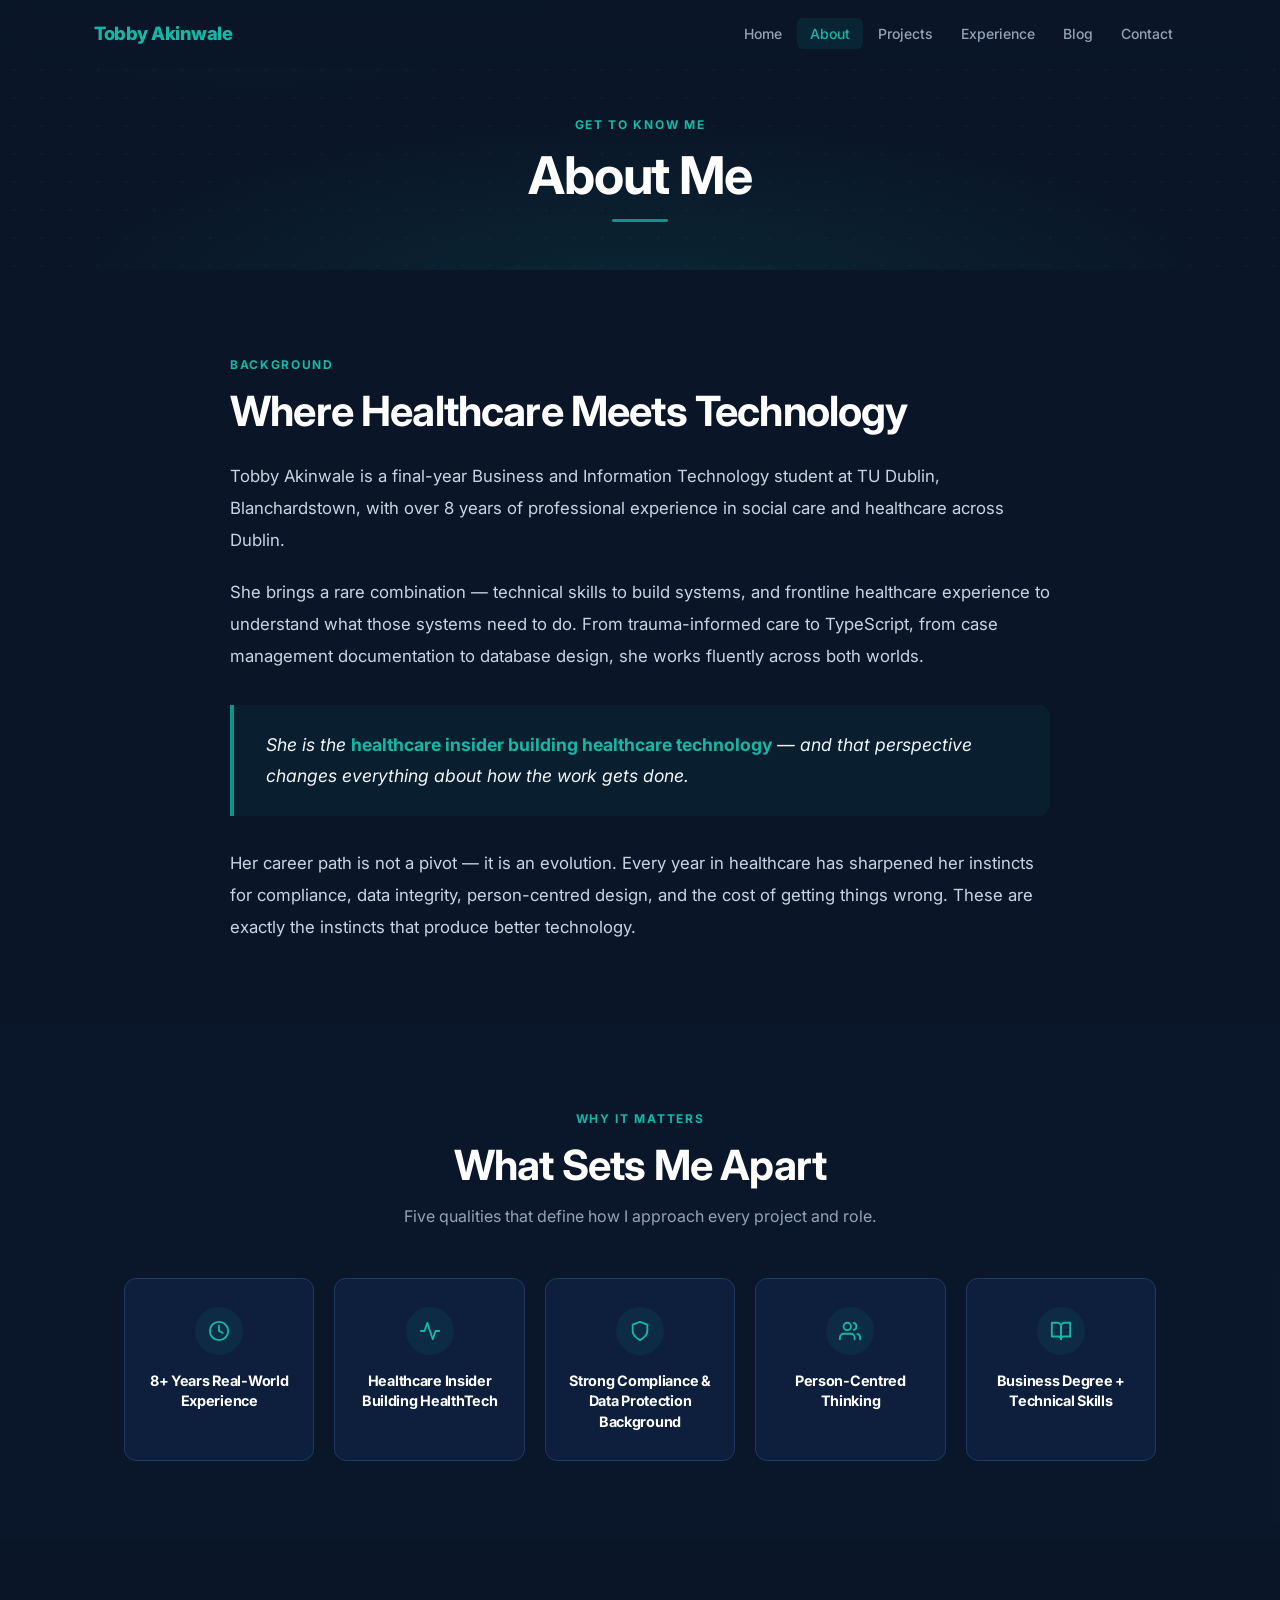
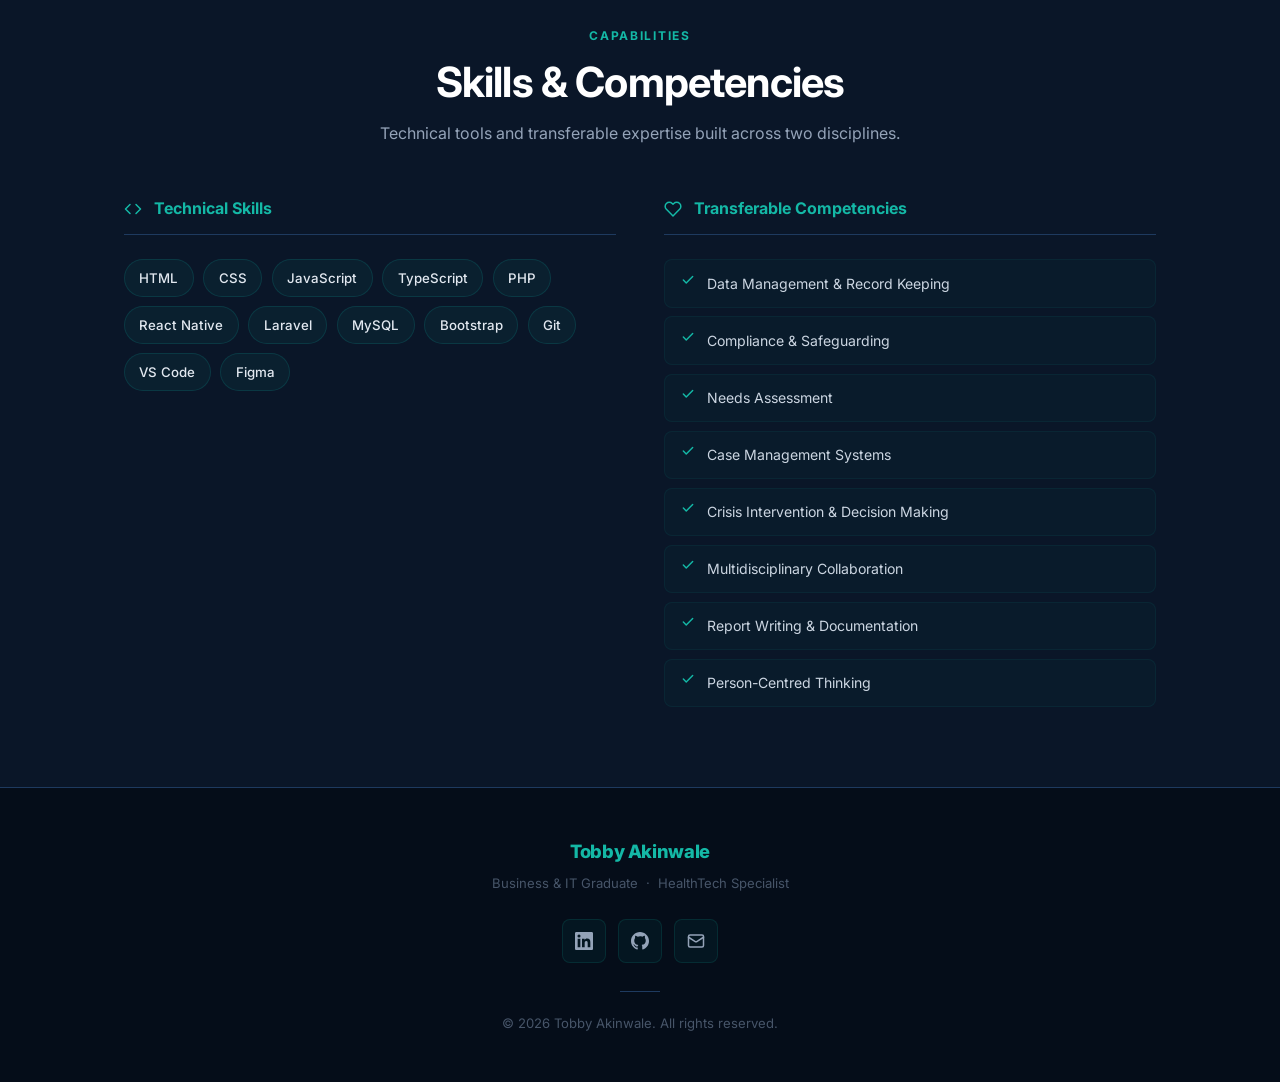
==== about.html @ 684528e3 "Initial commit — full portfolio site build" ====
<!DOCTYPE html>
<html lang="en">
<head>
  <meta charset="UTF-8" />
  <meta name="viewport" content="width=device-width, initial-scale=1.0" />
  <meta name="description" content="About Tobby Akinwale — 8 years of healthcare experience meets Business and Information Technology." />
  <title>About — Tobby Akinwale</title>
  <link rel="preconnect" href="https://fonts.googleapis.com" />
  <link rel="preconnect" href="https://fonts.gstatic.com" crossorigin />
  <link href="https://fonts.googleapis.com/css2?family=Inter:ital,wght@0,300;0,400;0,500;0,600;0,700;0,800;1,400&display=swap" rel="stylesheet" />
  <link rel="stylesheet" href="css/style.css" />
</head>
<body>

  <!-- ─── Navbar ─── -->
  <nav class="navbar" role="navigation" aria-label="Main navigation">
    <div class="nav-container">
      <a href="index.html" class="nav-logo">Tobby Akinwale</a>
      <ul class="nav-links" role="list">
        <li><a href="index.html">Home</a></li>
        <li><a href="about.html">About</a></li>
        <li><a href="projects.html">Projects</a></li>
        <li><a href="experience.html">Experience</a></li>
        <li><a href="blog.html">Blog</a></li>
        <li><a href="contact.html">Contact</a></li>
      </ul>
      <button class="hamburger" aria-label="Toggle navigation" aria-expanded="false">
        <span></span><span></span><span></span>
      </button>
    </div>
  </nav>
  <div class="nav-mobile" role="navigation" aria-label="Mobile navigation">
    <a href="index.html">Home</a>
    <a href="about.html">About</a>
    <a href="projects.html">Projects</a>
    <a href="experience.html">Experience</a>
    <a href="blog.html">Blog</a>
    <a href="contact.html">Contact</a>
  </div>

  <main>

    <!-- ─── Page Hero ─── -->
    <section class="page-hero" aria-label="Page title">
      <div class="page-hero-content">
        <span class="eyebrow">Get to know me</span>
        <h1>About Me</h1>
        <span class="page-divider" aria-hidden="true"></span>
      </div>
    </section>

    <!-- ─── Bio ─── -->
    <section class="bio-section section" aria-label="Biography">
      <div class="container">
        <div class="bio-inner fade-up">
          <span class="section-eyebrow">Background</span>
          <h2>Where Healthcare Meets Technology</h2>
          <p>
            Tobby Akinwale is a final-year Business and Information Technology student at TU Dublin, Blanchardstown,
            with over 8 years of professional experience in social care and healthcare across Dublin.
          </p>
          <p>
            She brings a rare combination — technical skills to build systems, and frontline healthcare experience
            to understand what those systems need to do. From trauma-informed care to TypeScript, from case management
            documentation to database design, she works fluently across both worlds.
          </p>
          <blockquote class="bio-pullquote">
            She is the <strong>healthcare insider building healthcare technology</strong> — and that perspective
            changes everything about how the work gets done.
          </blockquote>
          <p>
            Her career path is not a pivot — it is an evolution. Every year in healthcare has sharpened her instincts
            for compliance, data integrity, person-centred design, and the cost of getting things wrong. These are
            exactly the instincts that produce better technology.
          </p>
        </div>
      </div>
    </section>

    <!-- ─── Key Differentiators ─── -->
    <section class="diff-section" aria-label="Key differentiators">
      <div class="container">
        <div class="section-header fade-up">
          <span class="section-eyebrow">Why it matters</span>
          <h2>What Sets Me Apart</h2>
          <p>Five qualities that define how I approach every project and role.</p>
        </div>
        <div class="diff-grid">

          <div class="diff-card fade-up fade-up-delay-1">
            <div class="diff-icon" aria-hidden="true">
              <svg width="22" height="22" viewBox="0 0 24 24" fill="none" stroke="currentColor" stroke-width="2" stroke-linecap="round" stroke-linejoin="round"><circle cx="12" cy="12" r="10"/><polyline points="12 6 12 12 16 14"/></svg>
            </div>
            <h3>8+ Years Real-World Experience</h3>
          </div>

          <div class="diff-card fade-up fade-up-delay-2">
            <div class="diff-icon" aria-hidden="true">
              <svg width="22" height="22" viewBox="0 0 24 24" fill="none" stroke="currentColor" stroke-width="2" stroke-linecap="round" stroke-linejoin="round"><path d="M22 12h-4l-3 9L9 3l-3 9H2"/></svg>
            </div>
            <h3>Healthcare Insider Building HealthTech</h3>
          </div>

          <div class="diff-card fade-up fade-up-delay-3">
            <div class="diff-icon" aria-hidden="true">
              <svg width="22" height="22" viewBox="0 0 24 24" fill="none" stroke="currentColor" stroke-width="2" stroke-linecap="round" stroke-linejoin="round"><path d="M12 22s8-4 8-10V5l-8-3-8 3v7c0 6 8 10 8 10z"/></svg>
            </div>
            <h3>Strong Compliance &amp; Data Protection Background</h3>
          </div>

          <div class="diff-card fade-up fade-up-delay-4">
            <div class="diff-icon" aria-hidden="true">
              <svg width="22" height="22" viewBox="0 0 24 24" fill="none" stroke="currentColor" stroke-width="2" stroke-linecap="round" stroke-linejoin="round"><path d="M17 21v-2a4 4 0 0 0-4-4H5a4 4 0 0 0-4 4v2"/><circle cx="9" cy="7" r="4"/><path d="M23 21v-2a4 4 0 0 0-3-3.87"/><path d="M16 3.13a4 4 0 0 1 0 7.75"/></svg>
            </div>
            <h3>Person-Centred Thinking</h3>
          </div>

          <div class="diff-card fade-up fade-up-delay-5">
            <div class="diff-icon" aria-hidden="true">
              <svg width="22" height="22" viewBox="0 0 24 24" fill="none" stroke="currentColor" stroke-width="2" stroke-linecap="round" stroke-linejoin="round"><path d="M2 3h6a4 4 0 0 1 4 4v14a3 3 0 0 0-3-3H2z"/><path d="M22 3h-6a4 4 0 0 0-4 4v14a3 3 0 0 1 3-3h7z"/></svg>
            </div>
            <h3>Business Degree + Technical Skills</h3>
          </div>

        </div>
      </div>
    </section>

    <!-- ─── Skills ─── -->
    <section class="skills-section section" aria-label="Skills">
      <div class="container">
        <div class="section-header fade-up">
          <span class="section-eyebrow">Capabilities</span>
          <h2>Skills &amp; Competencies</h2>
          <p>Technical tools and transferable expertise built across two disciplines.</p>
        </div>
        <div class="skills-grid">

          <!-- Technical Skills -->
          <div class="fade-up fade-up-delay-1">
            <div class="skills-col-title">
              <svg width="18" height="18" viewBox="0 0 24 24" fill="none" stroke="currentColor" stroke-width="2" stroke-linecap="round" stroke-linejoin="round" aria-hidden="true"><polyline points="16 18 22 12 16 6"/><polyline points="8 6 2 12 8 18"/></svg>
              Technical Skills
            </div>
            <div class="skill-tags" role="list">
              <span class="skill-tag" role="listitem">HTML</span>
              <span class="skill-tag" role="listitem">CSS</span>
              <span class="skill-tag" role="listitem">JavaScript</span>
              <span class="skill-tag" role="listitem">TypeScript</span>
              <span class="skill-tag" role="listitem">PHP</span>
              <span class="skill-tag" role="listitem">React Native</span>
              <span class="skill-tag" role="listitem">Laravel</span>
              <span class="skill-tag" role="listitem">MySQL</span>
              <span class="skill-tag" role="listitem">Bootstrap</span>
              <span class="skill-tag" role="listitem">Git</span>
              <span class="skill-tag" role="listitem">VS Code</span>
              <span class="skill-tag" role="listitem">Figma</span>
            </div>
          </div>

          <!-- Transferable Competencies -->
          <div class="fade-up fade-up-delay-2">
            <div class="skills-col-title">
              <svg width="18" height="18" viewBox="0 0 24 24" fill="none" stroke="currentColor" stroke-width="2" stroke-linecap="round" stroke-linejoin="round" aria-hidden="true"><path d="M20.84 4.61a5.5 5.5 0 0 0-7.78 0L12 5.67l-1.06-1.06a5.5 5.5 0 0 0-7.78 7.78l1.06 1.06L12 21.23l7.78-7.78 1.06-1.06a5.5 5.5 0 0 0 0-7.78z"/></svg>
              Transferable Competencies
            </div>
            <div class="competency-list" role="list">
              <div class="competency-item" role="listitem">
                <svg width="14" height="14" viewBox="0 0 24 24" fill="none" stroke="currentColor" stroke-width="2.5" stroke-linecap="round" stroke-linejoin="round" aria-hidden="true"><polyline points="20 6 9 17 4 12"/></svg>
                Data Management &amp; Record Keeping
              </div>
              <div class="competency-item" role="listitem">
                <svg width="14" height="14" viewBox="0 0 24 24" fill="none" stroke="currentColor" stroke-width="2.5" stroke-linecap="round" stroke-linejoin="round" aria-hidden="true"><polyline points="20 6 9 17 4 12"/></svg>
                Compliance &amp; Safeguarding
              </div>
              <div class="competency-item" role="listitem">
                <svg width="14" height="14" viewBox="0 0 24 24" fill="none" stroke="currentColor" stroke-width="2.5" stroke-linecap="round" stroke-linejoin="round" aria-hidden="true"><polyline points="20 6 9 17 4 12"/></svg>
                Needs Assessment
              </div>
              <div class="competency-item" role="listitem">
                <svg width="14" height="14" viewBox="0 0 24 24" fill="none" stroke="currentColor" stroke-width="2.5" stroke-linecap="round" stroke-linejoin="round" aria-hidden="true"><polyline points="20 6 9 17 4 12"/></svg>
                Case Management Systems
              </div>
              <div class="competency-item" role="listitem">
                <svg width="14" height="14" viewBox="0 0 24 24" fill="none" stroke="currentColor" stroke-width="2.5" stroke-linecap="round" stroke-linejoin="round" aria-hidden="true"><polyline points="20 6 9 17 4 12"/></svg>
                Crisis Intervention &amp; Decision Making
              </div>
              <div class="competency-item" role="listitem">
                <svg width="14" height="14" viewBox="0 0 24 24" fill="none" stroke="currentColor" stroke-width="2.5" stroke-linecap="round" stroke-linejoin="round" aria-hidden="true"><polyline points="20 6 9 17 4 12"/></svg>
                Multidisciplinary Collaboration
              </div>
              <div class="competency-item" role="listitem">
                <svg width="14" height="14" viewBox="0 0 24 24" fill="none" stroke="currentColor" stroke-width="2.5" stroke-linecap="round" stroke-linejoin="round" aria-hidden="true"><polyline points="20 6 9 17 4 12"/></svg>
                Report Writing &amp; Documentation
              </div>
              <div class="competency-item" role="listitem">
                <svg width="14" height="14" viewBox="0 0 24 24" fill="none" stroke="currentColor" stroke-width="2.5" stroke-linecap="round" stroke-linejoin="round" aria-hidden="true"><polyline points="20 6 9 17 4 12"/></svg>
                Person-Centred Thinking
              </div>
            </div>
          </div>

        </div>
      </div>
    </section>

  </main>

  <!-- ─── Footer ─── -->
  <footer class="footer" role="contentinfo">
    <div class="footer-inner">
      <p class="footer-logo">Tobby Akinwale</p>
      <p class="footer-tagline">Business &amp; IT Graduate &nbsp;·&nbsp; HealthTech Specialist</p>
      <div class="footer-social">
        <a href="#" aria-label="LinkedIn" target="_blank" rel="noopener noreferrer">
          <svg width="18" height="18" viewBox="0 0 24 24" fill="currentColor" aria-hidden="true"><path d="M20.447 20.452h-3.554v-5.569c0-1.328-.027-3.037-1.852-3.037-1.853 0-2.136 1.445-2.136 2.939v5.667H9.351V9h3.414v1.561h.046c.477-.9 1.637-1.85 3.37-1.85 3.601 0 4.267 2.37 4.267 5.455v6.286zM5.337 7.433a2.062 2.062 0 0 1-2.063-2.065 2.064 2.064 0 1 1 2.063 2.065zm1.782 13.019H3.555V9h3.564v11.452zM22.225 0H1.771C.792 0 0 .774 0 1.729v20.542C0 23.227.792 24 1.771 24h20.451C23.2 24 24 23.227 24 22.271V1.729C24 .774 23.2 0 22.222 0h.003z"/></svg>
        </a>
        <a href="https://github.com/T0bbyy" aria-label="GitHub" target="_blank" rel="noopener noreferrer">
          <svg width="18" height="18" viewBox="0 0 24 24" fill="currentColor" aria-hidden="true"><path d="M12 0C5.374 0 0 5.373 0 12c0 5.302 3.438 9.8 8.207 11.387.599.111.793-.261.793-.577v-2.234c-3.338.726-4.033-1.416-4.033-1.416-.546-1.387-1.333-1.756-1.333-1.756-1.089-.745.083-.729.083-.729 1.205.084 1.839 1.237 1.839 1.237 1.07 1.834 2.807 1.304 3.492.997.107-.775.418-1.305.762-1.604-2.665-.305-5.467-1.334-5.467-5.931 0-1.311.469-2.381 1.236-3.221-.124-.303-.535-1.524.117-3.176 0 0 1.008-.322 3.301 1.23A11.509 11.509 0 0 1 12 5.803c1.02.005 2.047.138 3.006.404 2.291-1.552 3.297-1.23 3.297-1.23.653 1.653.242 2.874.118 3.176.77.84 1.235 1.911 1.235 3.221 0 4.609-2.807 5.624-5.479 5.921.43.372.823 1.102.823 2.222v3.293c0 .319.192.694.801.576C20.566 21.797 24 17.3 24 12c0-6.627-5.373-12-12-12z"/></svg>
        </a>
        <a href="mailto:TobbyBrown@Gmail.com" aria-label="Email">
          <svg width="18" height="18" viewBox="0 0 24 24" fill="none" stroke="currentColor" stroke-width="2" stroke-linecap="round" stroke-linejoin="round" aria-hidden="true"><rect x="2" y="4" width="20" height="16" rx="2"/><path d="m22 7-8.97 5.7a1.94 1.94 0 0 1-2.06 0L2 7"/></svg>
        </a>
      </div>
      <div class="footer-divider" aria-hidden="true"></div>
      <p class="footer-copy">&copy; 2026 Tobby Akinwale. All rights reserved.</p>
    </div>
  </footer>

  <script src="js/main.js"></script>
</body>
</html>
---- css/style.css ----
/* ============================================================
   TOBBY AKINWALE PORTFOLIO — MAIN STYLESHEET
   ============================================================ */

@import url('https://fonts.googleapis.com/css2?family=Inter:ital,wght@0,300;0,400;0,500;0,600;0,700;0,800;1,400&display=swap');

/* ─── 1. Variables & Reset ─── */
:root {
  --navy:        #0A1628;
  --navy-700:    #0D1F3C;
  --navy-600:    #0f2244;
  --navy-border: #1E3A5F;
  --teal:        #0D9488;
  --teal-400:    #14B8A6;
  --teal-600:    #0A7569;
  --white:       #FFFFFF;
  --gray-100:    #F1F5F9;
  --gray-200:    #E2E8F0;
  --gray-300:    #CBD5E1;
  --gray-400:    #94A3B8;
  --gray-500:    #64748B;
  --gray-600:    #475569;
  --indigo-300:  #a5b4fc;
  --indigo-bg:   rgba(99,102,241,0.15);
  --indigo-bdr:  rgba(99,102,241,0.3);
  --font:        'Inter', -apple-system, BlinkMacSystemFont, 'Segoe UI', sans-serif;
  --ease:        0.3s ease;
  --radius-xs:   6px;
  --radius-sm:   8px;
  --radius:      12px;
  --radius-lg:   18px;
  --shadow:      0 4px 24px rgba(0,0,0,0.35);
  --shadow-teal: 0 8px 40px rgba(13,148,136,0.2);
  --nav-h:       68px;
}

*, *::before, *::after { box-sizing: border-box; margin: 0; padding: 0; }
html { scroll-behavior: smooth; font-size: 16px; }

body {
  font-family: var(--font);
  background: var(--navy);
  color: var(--white);
  line-height: 1.7;
  overflow-x: hidden;
  -webkit-font-smoothing: antialiased;
}

a    { text-decoration: none; color: inherit; }
ul   { list-style: none; }
img  { max-width: 100%; display: block; }
button { cursor: pointer; font-family: var(--font); }

/* ─── 2. Typography ─── */
h1, h2, h3, h4 { line-height: 1.2; font-weight: 700; letter-spacing: -0.02em; }
h1 { font-size: clamp(2.4rem, 6vw, 4.5rem); }
h2 { font-size: clamp(1.75rem, 4vw, 2.6rem); }
h3 { font-size: clamp(1.1rem, 2.5vw, 1.4rem); }
h4 { font-size: 1rem; font-weight: 600; }
p  { color: var(--gray-300); }

/* ─── 3. Layout Utilities ─── */
.container {
  max-width: 1080px;
  margin: 0 auto;
  padding: 0 1.5rem;
}

.section { padding: 5rem 0; }

.section-eyebrow {
  display: inline-block;
  color: var(--teal-400);
  font-size: 0.75rem;
  font-weight: 700;
  letter-spacing: 0.14em;
  text-transform: uppercase;
  margin-bottom: 0.75rem;
}

.section-header {
  text-align: center;
  margin-bottom: 3rem;
}

.section-header h2 { margin-bottom: 0.75rem; }

.section-header p {
  max-width: 560px;
  margin: 0 auto;
  color: var(--gray-400);
  font-size: 1rem;
}

.teal { color: var(--teal-400); }

/* Divider bar */
.divider {
  display: block;
  width: 56px;
  height: 3px;
  background: var(--teal);
  border-radius: 2px;
  margin: 1rem auto 0;
}

/* ─── 4. Buttons ─── */
.btn {
  display: inline-flex;
  align-items: center;
  justify-content: center;
  gap: 0.5rem;
  padding: 0.75rem 1.75rem;
  border-radius: var(--radius-sm);
  font-size: 0.92rem;
  font-weight: 600;
  transition: all var(--ease);
  border: 2px solid transparent;
  white-space: nowrap;
}

.btn-primary {
  background: var(--teal);
  color: var(--white);
  border-color: var(--teal);
}
.btn-primary:hover {
  background: var(--teal-400);
  border-color: var(--teal-400);
  transform: translateY(-2px);
  box-shadow: var(--shadow-teal);
}

.btn-outline {
  background: transparent;
  color: var(--white);
  border-color: rgba(255,255,255,0.4);
}
.btn-outline:hover {
  background: rgba(255,255,255,0.08);
  border-color: var(--white);
  transform: translateY(-2px);
}

.btn-teal-outline {
  background: transparent;
  color: var(--teal-400);
  border-color: rgba(13,148,136,0.5);
  font-size: 0.85rem;
  padding: 0.55rem 1.25rem;
}
.btn-teal-outline:hover {
  background: var(--teal);
  color: var(--white);
  border-color: var(--teal);
  transform: translateY(-2px);
}

/* ─── 5. Navbar ─── */
.navbar {
  position: fixed;
  top: 0; left: 0; right: 0;
  z-index: 1000;
  height: var(--nav-h);
  display: flex;
  align-items: center;
  background: rgba(10,22,40,0.8);
  backdrop-filter: blur(14px);
  -webkit-backdrop-filter: blur(14px);
  border-bottom: 1px solid transparent;
  transition: background var(--ease), border-color var(--ease);
}

.navbar.scrolled {
  background: rgba(10,22,40,0.97);
  border-bottom-color: var(--navy-border);
}

.nav-container {
  max-width: 1140px;
  margin: 0 auto;
  padding: 0 1.5rem;
  width: 100%;
  display: flex;
  align-items: center;
  justify-content: space-between;
}

.nav-logo {
  font-size: 1.15rem;
  font-weight: 800;
  color: var(--teal-400);
  letter-spacing: -0.025em;
  transition: color var(--ease);
  flex-shrink: 0;
}
.nav-logo:hover { color: var(--white); }

.nav-links {
  display: flex;
  align-items: center;
  gap: 0.15rem;
}

.nav-links a {
  padding: 0.45rem 0.8rem;
  border-radius: var(--radius-xs);
  font-size: 0.875rem;
  font-weight: 500;
  color: var(--gray-400);
  transition: color var(--ease), background var(--ease);
}
.nav-links a:hover {
  color: var(--white);
  background: rgba(255,255,255,0.06);
}
.nav-links a.active {
  color: var(--teal-400);
  background: rgba(13,148,136,0.12);
}

/* Hamburger button */
.hamburger {
  display: none;
  flex-direction: column;
  justify-content: center;
  gap: 5px;
  width: 38px;
  height: 38px;
  background: transparent;
  border: 1px solid rgba(255,255,255,0.1);
  padding: 6px;
  border-radius: var(--radius-xs);
  transition: background var(--ease), border-color var(--ease);
}
.hamburger:hover {
  background: rgba(255,255,255,0.06);
  border-color: rgba(255,255,255,0.2);
}
.hamburger span {
  display: block;
  width: 100%;
  height: 2px;
  background: var(--white);
  border-radius: 2px;
  transition: all var(--ease);
  transform-origin: center;
}
.hamburger.open span:nth-child(1) { transform: translateY(7px) rotate(45deg); }
.hamburger.open span:nth-child(2) { opacity: 0; transform: scaleX(0); }
.hamburger.open span:nth-child(3) { transform: translateY(-7px) rotate(-45deg); }

/* Mobile nav drawer */
.nav-mobile {
  display: none;
  flex-direction: column;
  gap: 0.25rem;
  position: fixed;
  top: var(--nav-h);
  left: 0;
  right: 0;
  background: rgba(8,18,33,0.98);
  backdrop-filter: blur(20px);
  -webkit-backdrop-filter: blur(20px);
  border-bottom: 1px solid var(--navy-border);
  padding: 1rem 1.25rem 1.5rem;
  z-index: 999;
}
.nav-mobile.open {
  display: flex;
  animation: mobileSlide 0.25s ease;
}
@keyframes mobileSlide {
  from { opacity: 0; transform: translateY(-8px); }
  to   { opacity: 1; transform: translateY(0); }
}
.nav-mobile a {
  padding: 0.75rem 1rem;
  border-radius: var(--radius-sm);
  font-size: 1rem;
  font-weight: 500;
  color: var(--gray-300);
  border-left: 3px solid transparent;
  transition: all var(--ease);
}
.nav-mobile a:hover,
.nav-mobile a.active {
  color: var(--teal-400);
  background: rgba(13,148,136,0.08);
  border-left-color: var(--teal);
}

/* ─── 6. Home Hero ─── */
.hero {
  min-height: 100vh;
  display: flex;
  align-items: center;
  justify-content: center;
  position: relative;
  padding: calc(var(--nav-h) + 3rem) 1.5rem 5rem;
  text-align: center;
  overflow: hidden;
}

.hero-bg {
  position: absolute;
  inset: 0;
  pointer-events: none;
  overflow: hidden;
}
.hero-bg::before {
  content: '';
  position: absolute;
  width: 900px;
  height: 900px;
  background: radial-gradient(circle, rgba(13,148,136,0.14) 0%, transparent 65%);
  top: 50%;
  left: 50%;
  transform: translate(-50%, -55%);
  animation: heroGlow 6s ease-in-out infinite alternate;
}
.hero-bg::after {
  content: '';
  position: absolute;
  inset: 0;
  background-image: radial-gradient(rgba(255,255,255,0.035) 1px, transparent 1px);
  background-size: 30px 30px;
}
@keyframes heroGlow {
  from { opacity: 0.7; transform: translate(-50%, -55%) scale(1); }
  to   { opacity: 1;   transform: translate(-50%, -52%) scale(1.05); }
}

.hero-content {
  position: relative;
  z-index: 1;
  max-width: 780px;
  animation: heroFadeIn 0.8s ease both;
}
@keyframes heroFadeIn {
  from { opacity: 0; transform: translateY(20px); }
  to   { opacity: 1; transform: translateY(0); }
}

.hero-badge {
  display: inline-flex;
  align-items: center;
  gap: 0.5rem;
  background: rgba(13,148,136,0.12);
  border: 1px solid rgba(13,148,136,0.35);
  color: var(--teal-400);
  padding: 0.4rem 1.1rem;
  border-radius: 100px;
  font-size: 0.78rem;
  font-weight: 700;
  letter-spacing: 0.1em;
  text-transform: uppercase;
  margin-bottom: 1.75rem;
  animation: heroFadeIn 0.6s ease 0.1s both;
}
.hero-badge-dot {
  width: 6px;
  height: 6px;
  border-radius: 50%;
  background: var(--teal-400);
  animation: blink 2s ease-in-out infinite;
}
@keyframes blink {
  0%, 100% { opacity: 1; }
  50%       { opacity: 0.3; }
}

.hero h1 {
  margin-bottom: 1rem;
  animation: heroFadeIn 0.6s ease 0.2s both;
}
.hero h1 .name-teal { color: var(--teal-400); }

.hero-subtitle {
  font-size: clamp(0.95rem, 2.2vw, 1.2rem);
  color: var(--gray-400);
  font-weight: 500;
  letter-spacing: 0.02em;
  margin-bottom: 1.5rem;
  animation: heroFadeIn 0.6s ease 0.3s both;
}

.hero-tagline {
  font-size: clamp(1rem, 1.8vw, 1.1rem);
  color: var(--gray-300);
  max-width: 620px;
  margin: 0 auto 2.75rem;
  line-height: 1.85;
  font-style: italic;
  animation: heroFadeIn 0.6s ease 0.4s both;
}
.hero-tagline em { color: var(--teal-400); font-style: normal; font-weight: 600; }

.hero-cta {
  display: flex;
  justify-content: center;
  gap: 1rem;
  flex-wrap: wrap;
  animation: heroFadeIn 0.6s ease 0.5s both;
}

.scroll-hint {
  position: absolute;
  bottom: 2.5rem;
  left: 50%;
  transform: translateX(-50%);
  display: flex;
  flex-direction: column;
  align-items: center;
  gap: 0.4rem;
  color: var(--gray-500);
  font-size: 0.7rem;
  font-weight: 600;
  letter-spacing: 0.1em;
  text-transform: uppercase;
  animation: scrollBounce 2.5s ease-in-out infinite;
}
@keyframes scrollBounce {
  0%, 100% { transform: translateX(-50%) translateY(0); }
  50%       { transform: translateX(-50%) translateY(7px); }
}

/* ─── 7. Page Hero Banner ─── */
.page-hero {
  min-height: 30vh;
  display: flex;
  align-items: flex-end;
  justify-content: center;
  padding: calc(var(--nav-h) + 2.5rem) 1.5rem 3rem;
  position: relative;
  overflow: hidden;
}
.page-hero::before {
  content: '';
  position: absolute;
  inset: 0;
  background:
    radial-gradient(ellipse 70% 100% at 50% 110%, rgba(13,148,136,0.12) 0%, transparent 65%),
    radial-gradient(ellipse 40% 60% at 20% 0%, rgba(13,148,136,0.05) 0%, transparent 60%);
  pointer-events: none;
}
.page-hero::after {
  content: '';
  position: absolute;
  inset: 0;
  background-image: radial-gradient(rgba(255,255,255,0.03) 1px, transparent 1px);
  background-size: 28px 28px;
  pointer-events: none;
}
.page-hero-content {
  position: relative;
  z-index: 1;
  text-align: center;
}
.page-hero-content .eyebrow {
  color: var(--teal-400);
  font-size: 0.75rem;
  font-weight: 700;
  letter-spacing: 0.14em;
  text-transform: uppercase;
  margin-bottom: 0.6rem;
  display: block;
}
.page-hero-content h1 {
  font-size: clamp(2rem, 5vw, 3.25rem);
  margin-bottom: 0.75rem;
}
.page-divider {
  display: block;
  width: 56px;
  height: 3px;
  background: var(--teal);
  border-radius: 2px;
  margin: 0 auto;
}

/* ─── 8. Cards (generic) ─── */
.card {
  background: var(--navy-700);
  border: 1px solid var(--navy-border);
  border-radius: var(--radius);
  padding: 2rem;
  transition: transform var(--ease), box-shadow var(--ease), border-color var(--ease);
}
.card:hover {
  transform: translateY(-5px);
  box-shadow: var(--shadow-teal);
  border-color: rgba(13,148,136,0.4);
}
.card-icon {
  width: 50px;
  height: 50px;
  background: rgba(13,148,136,0.1);
  border-radius: var(--radius-sm);
  display: flex;
  align-items: center;
  justify-content: center;
  margin-bottom: 1.25rem;
  color: var(--teal-400);
}
.card h3 { margin-bottom: 0.65rem; }

/* ─── 9. Home — Intro Cards ─── */
.intro-section {
  padding: 4.5rem 0 6rem;
  background: rgba(11,25,46,0.6);
}
.intro-section .section-header { margin-bottom: 2.5rem; }
.intro-grid {
  display: grid;
  grid-template-columns: repeat(3, 1fr);
  gap: 1.5rem;
}

/* ─── 10. About — Bio ─── */
.bio-section { padding: 5rem 0; }
.bio-inner {
  max-width: 820px;
  margin: 0 auto;
}
.bio-inner h2 { margin-bottom: 1.5rem; }
.bio-inner p {
  font-size: 1.05rem;
  color: var(--gray-300);
  line-height: 1.9;
  margin-bottom: 1.25rem;
}
.bio-inner p:last-child { margin-bottom: 0; }
.bio-pullquote {
  margin: 2rem 0;
  padding: 1.5rem 2rem;
  background: rgba(13,148,136,0.07);
  border-left: 4px solid var(--teal);
  border-radius: 0 var(--radius) var(--radius) 0;
  font-size: 1.1rem;
  font-style: italic;
  color: var(--gray-100);
  line-height: 1.8;
}
.bio-pullquote strong { color: var(--teal-400); font-style: normal; }

/* ─── 11. About — Differentiators ─── */
.diff-section {
  padding: 5rem 0;
  background: rgba(11,25,46,0.5);
}
.diff-grid {
  display: grid;
  grid-template-columns: repeat(5, 1fr);
  gap: 1.25rem;
}
.diff-card {
  background: var(--navy-700);
  border: 1px solid var(--navy-border);
  border-radius: var(--radius);
  padding: 1.75rem 1.25rem;
  text-align: center;
  transition: all var(--ease);
}
.diff-card:hover {
  border-color: var(--teal);
  transform: translateY(-4px);
  box-shadow: var(--shadow-teal);
}
.diff-icon {
  width: 48px;
  height: 48px;
  background: rgba(13,148,136,0.1);
  border-radius: 50%;
  display: flex;
  align-items: center;
  justify-content: center;
  margin: 0 auto 1rem;
  color: var(--teal-400);
}
.diff-card h3 {
  font-size: 0.9rem;
  line-height: 1.4;
  color: var(--white);
}

/* ─── 12. About — Skills ─── */
.skills-section { padding: 5rem 0; }
.skills-grid {
  display: grid;
  grid-template-columns: 1fr 1fr;
  gap: 3rem;
}
.skills-col-title {
  display: flex;
  align-items: center;
  gap: 0.75rem;
  font-size: 1rem;
  font-weight: 700;
  color: var(--teal-400);
  margin-bottom: 1.5rem;
  padding-bottom: 0.75rem;
  border-bottom: 1px solid var(--navy-border);
}
.skill-tags {
  display: flex;
  flex-wrap: wrap;
  gap: 0.6rem;
}
.skill-tag {
  background: rgba(13,148,136,0.08);
  border: 1px solid rgba(13,148,136,0.22);
  color: var(--gray-200);
  padding: 0.4rem 0.9rem;
  border-radius: 100px;
  font-size: 0.83rem;
  font-weight: 500;
  transition: all var(--ease);
}
.skill-tag:hover {
  background: rgba(13,148,136,0.2);
  border-color: var(--teal-400);
  color: var(--white);
  transform: translateY(-1px);
}
.competency-list {
  display: flex;
  flex-direction: column;
  gap: 0.55rem;
}
.competency-item {
  display: flex;
  align-items: flex-start;
  gap: 0.75rem;
  padding: 0.7rem 1rem;
  background: rgba(13,148,136,0.04);
  border: 1px solid rgba(13,148,136,0.1);
  border-radius: var(--radius-sm);
  font-size: 0.88rem;
  color: var(--gray-300);
  transition: all var(--ease);
}
.competency-item:hover {
  background: rgba(13,148,136,0.1);
  border-color: rgba(13,148,136,0.25);
  color: var(--white);
}
.competency-item svg { flex-shrink: 0; color: var(--teal-400); margin-top: 1px; }

/* ─── 13. Projects ─── */
.projects-section { padding: 5rem 0; }
.projects-grid {
  display: grid;
  grid-template-columns: repeat(2, 1fr);
  gap: 2rem;
}
.project-card {
  background: var(--navy-700);
  border: 1px solid var(--navy-border);
  border-radius: var(--radius-lg);
  overflow: hidden;
  display: flex;
  flex-direction: column;
  transition: all var(--ease);
}
.project-card:hover {
  transform: translateY(-6px);
  box-shadow: var(--shadow-teal);
  border-color: rgba(13,148,136,0.4);
}
.project-card-top {
  padding: 1.75rem 1.75rem 0;
  display: flex;
  align-items: flex-start;
  justify-content: space-between;
}
.project-icon {
  width: 46px;
  height: 46px;
  background: rgba(13,148,136,0.1);
  border-radius: var(--radius-sm);
  display: flex;
  align-items: center;
  justify-content: center;
  color: var(--teal-400);
}
.project-badge {
  display: inline-flex;
  align-items: center;
  padding: 0.3rem 0.8rem;
  border-radius: 100px;
  font-size: 0.72rem;
  font-weight: 700;
  letter-spacing: 0.06em;
  text-transform: uppercase;
}
.badge-healthtech {
  background: rgba(13,148,136,0.15);
  border: 1px solid rgba(13,148,136,0.3);
  color: var(--teal-400);
}
.badge-business {
  background: var(--indigo-bg);
  border: 1px solid var(--indigo-bdr);
  color: var(--indigo-300);
}
.project-body {
  padding: 1.25rem 1.75rem;
  flex: 1;
}
.project-body h3 { font-size: 1.2rem; margin-bottom: 0.4rem; }
.project-stack {
  font-size: 0.78rem;
  font-weight: 600;
  color: var(--teal-400);
  letter-spacing: 0.04em;
  margin-bottom: 0.9rem;
  font-family: 'Courier New', monospace;
}
.project-body p { font-size: 0.93rem; line-height: 1.75; }
.project-footer {
  padding: 1.25rem 1.75rem 1.75rem;
  display: flex;
  gap: 0.75rem;
}
.projects-note {
  text-align: center;
  margin-top: 3rem;
  color: var(--gray-500);
  font-style: italic;
  font-size: 0.95rem;
}

/* ─── 14. Experience — Timeline ─── */
.timeline-section { padding: 5rem 0; }

.timeline {
  position: relative;
  padding: 0.5rem 0;
}
.timeline::before {
  content: '';
  position: absolute;
  left: 50%;
  top: 0;
  bottom: 0;
  width: 2px;
  background: linear-gradient(to bottom, transparent 0%, var(--teal) 5%, var(--teal) 95%, transparent 100%);
  transform: translateX(-50%);
}

.timeline-item {
  display: flex;
  justify-content: flex-end;
  padding-right: calc(50% + 2.75rem);
  margin-bottom: 2.75rem;
  position: relative;
}
.timeline-item:last-child { margin-bottom: 0; }

.timeline-item:nth-child(even) {
  justify-content: flex-start;
  padding-right: 0;
  padding-left: calc(50% + 2.75rem);
}

.timeline-dot {
  position: absolute;
  left: 50%;
  top: 1.4rem;
  width: 14px;
  height: 14px;
  background: var(--teal);
  border: 3px solid var(--navy);
  border-radius: 50%;
  transform: translateX(-50%);
  box-shadow: 0 0 0 4px rgba(13,148,136,0.18);
  transition: box-shadow var(--ease);
  z-index: 2;
}
.timeline-item:hover .timeline-dot {
  box-shadow: 0 0 0 8px rgba(13,148,136,0.12);
}

.timeline-card {
  background: var(--navy-700);
  border: 1px solid var(--navy-border);
  border-radius: var(--radius);
  padding: 1.5rem;
  max-width: 420px;
  width: 100%;
  transition: all var(--ease);
}
.timeline-item:hover .timeline-card {
  border-color: rgba(13,148,136,0.35);
  box-shadow: var(--shadow-teal);
}
.timeline-date {
  font-size: 0.75rem;
  font-weight: 700;
  color: var(--teal-400);
  letter-spacing: 0.07em;
  text-transform: uppercase;
  margin-bottom: 0.3rem;
}
.timeline-org {
  font-size: 0.85rem;
  font-weight: 600;
  color: var(--gray-400);
  margin-bottom: 0.4rem;
}
.timeline-card h3 {
  font-size: 1.05rem;
  margin-bottom: 0.85rem;
  color: var(--white);
}
.timeline-duties {
  display: flex;
  flex-wrap: wrap;
  gap: 0.4rem;
}
.duty-tag {
  background: rgba(13,148,136,0.07);
  border: 1px solid rgba(13,148,136,0.15);
  color: var(--gray-300);
  padding: 0.22rem 0.6rem;
  border-radius: 100px;
  font-size: 0.76rem;
}

/* ─── 15. Education ─── */
.education-section {
  padding: 5rem 0;
  background: rgba(11,25,46,0.5);
}
.education-grid {
  display: grid;
  grid-template-columns: repeat(3, 1fr);
  gap: 1.5rem;
}
.edu-card {
  background: var(--navy-700);
  border: 1px solid var(--navy-border);
  border-top: 3px solid var(--teal);
  border-radius: var(--radius);
  padding: 1.75rem;
  transition: all var(--ease);
}
.edu-card:hover {
  transform: translateY(-4px);
  box-shadow: var(--shadow-teal);
}
.edu-icon {
  width: 42px;
  height: 42px;
  background: rgba(13,148,136,0.1);
  border-radius: var(--radius-sm);
  display: flex;
  align-items: center;
  justify-content: center;
  color: var(--teal-400);
  margin-bottom: 1rem;
}
.edu-degree {
  font-size: 0.97rem;
  font-weight: 700;
  color: var(--white);
  line-height: 1.4;
  margin-bottom: 0.5rem;
}
.edu-school {
  font-size: 0.85rem;
  font-weight: 600;
  color: var(--teal-400);
  margin-bottom: 0.35rem;
}
.edu-date {
  font-size: 0.82rem;
  color: var(--gray-400);
}

/* ─── 16. Blog ─── */
.blog-section { padding: 5rem 0; }
.blog-empty {
  max-width: 560px;
  margin: 0 auto;
  text-align: center;
  padding: 4rem 1.5rem;
}
.blog-empty-icon {
  width: 80px;
  height: 80px;
  background: rgba(13,148,136,0.08);
  border: 1px solid rgba(13,148,136,0.2);
  border-radius: 50%;
  display: flex;
  align-items: center;
  justify-content: center;
  margin: 0 auto 1.75rem;
  color: var(--teal-400);
}
.blog-empty h2 { font-size: 1.5rem; margin-bottom: 1rem; }
.blog-empty p {
  font-size: 1rem;
  color: var(--gray-400);
  line-height: 1.85;
  margin-bottom: 2rem;
}
.blog-topics {
  display: flex;
  justify-content: center;
  flex-wrap: wrap;
  gap: 0.6rem;
}
.topic-tag {
  background: rgba(13,148,136,0.08);
  border: 1px solid rgba(13,148,136,0.22);
  color: var(--teal-400);
  padding: 0.35rem 0.9rem;
  border-radius: 100px;
  font-size: 0.82rem;
  font-weight: 500;
}

/* ─── 17. Contact ─── */
.contact-section { padding: 5rem 0; }
.contact-layout {
  display: grid;
  grid-template-columns: 5fr 7fr;
  gap: 4rem;
  align-items: start;
}
.contact-info-head h2 {
  font-size: clamp(1.6rem, 3vw, 2.2rem);
  margin-bottom: 0.85rem;
}
.contact-info-head p {
  font-size: 0.97rem;
  line-height: 1.8;
  color: var(--gray-400);
  margin-bottom: 2.5rem;
}
.contact-items {
  display: flex;
  flex-direction: column;
  gap: 1rem;
}
.contact-item {
  display: flex;
  align-items: center;
  gap: 1rem;
  padding: 1rem 1.25rem;
  background: var(--navy-700);
  border: 1px solid var(--navy-border);
  border-radius: var(--radius-sm);
  transition: all var(--ease);
}
.contact-item:hover {
  border-color: rgba(13,148,136,0.4);
  background: rgba(13,148,136,0.05);
  transform: translateX(4px);
}
.contact-item-icon {
  width: 42px;
  height: 42px;
  background: rgba(13,148,136,0.1);
  border-radius: var(--radius-xs);
  display: flex;
  align-items: center;
  justify-content: center;
  color: var(--teal-400);
  flex-shrink: 0;
}
.contact-item-label {
  font-size: 0.7rem;
  font-weight: 700;
  color: var(--gray-500);
  text-transform: uppercase;
  letter-spacing: 0.08em;
  margin-bottom: 0.15rem;
}
.contact-item-value {
  font-size: 0.92rem;
  font-weight: 500;
  color: var(--white);
}

/* Contact form */
.contact-form-wrap {
  background: var(--navy-700);
  border: 1px solid var(--navy-border);
  border-radius: var(--radius-lg);
  padding: 2.5rem;
}
.contact-form-wrap h3 {
  font-size: 1.25rem;
  margin-bottom: 1.75rem;
}
.form-group { margin-bottom: 1.25rem; }
.form-group label {
  display: block;
  font-size: 0.82rem;
  font-weight: 600;
  color: var(--gray-300);
  margin-bottom: 0.5rem;
  letter-spacing: 0.04em;
}
.form-group input,
.form-group textarea {
  width: 100%;
  background: rgba(10,22,40,0.6);
  border: 1px solid var(--navy-border);
  border-radius: var(--radius-sm);
  padding: 0.75rem 1rem;
  color: var(--white);
  font-family: var(--font);
  font-size: 0.93rem;
  transition: border-color var(--ease), box-shadow var(--ease);
  outline: none;
  appearance: none;
}
.form-group input:focus,
.form-group textarea:focus {
  border-color: var(--teal);
  box-shadow: 0 0 0 3px rgba(13,148,136,0.14);
}
.form-group input::placeholder,
.form-group textarea::placeholder { color: var(--gray-600); }
.form-group textarea { resize: vertical; min-height: 130px; line-height: 1.6; }
.form-submit { width: 100%; padding: 0.85rem; font-size: 1rem; }
.form-success {
  display: none;
  text-align: center;
  padding: 3rem 1.5rem;
}
.form-success-icon {
  width: 60px;
  height: 60px;
  background: rgba(13,148,136,0.12);
  border: 2px solid var(--teal);
  border-radius: 50%;
  display: flex;
  align-items: center;
  justify-content: center;
  color: var(--teal-400);
  margin: 0 auto 1.25rem;
}
.form-success h3 { margin-bottom: 0.5rem; }
.form-success p { color: var(--gray-400); font-size: 0.92rem; }

/* ─── 18. Footer ─── */
.footer {
  background: rgba(5,13,25,0.95);
  border-top: 1px solid var(--navy-border);
  padding: 3rem 1.5rem;
  text-align: center;
}
.footer-inner {
  max-width: 500px;
  margin: 0 auto;
}
.footer-logo {
  font-size: 1.15rem;
  font-weight: 800;
  color: var(--teal-400);
  letter-spacing: -0.02em;
  margin-bottom: 0.3rem;
}
.footer-tagline {
  font-size: 0.82rem;
  color: var(--gray-600);
  margin-bottom: 1.5rem;
}
.footer-social {
  display: flex;
  justify-content: center;
  gap: 0.75rem;
  margin-bottom: 1.75rem;
}
.footer-social a {
  width: 44px;
  height: 44px;
  background: rgba(13,148,136,0.07);
  border: 1px solid rgba(13,148,136,0.18);
  border-radius: var(--radius-sm);
  display: flex;
  align-items: center;
  justify-content: center;
  color: var(--gray-400);
  transition: all var(--ease);
}
.footer-social a:hover {
  background: var(--teal);
  border-color: var(--teal);
  color: var(--white);
  transform: translateY(-3px);
  box-shadow: 0 6px 20px rgba(13,148,136,0.3);
}
.footer-divider {
  width: 40px;
  height: 1px;
  background: var(--navy-border);
  margin: 0 auto 1.25rem;
}
.footer-copy {
  font-size: 0.82rem;
  color: var(--gray-600);
}

/* ─── 19. Fade-in Animations ─── */
.fade-up {
  opacity: 0;
  transform: translateY(28px);
  transition: opacity 0.65s ease, transform 0.65s ease;
}
.fade-up.visible {
  opacity: 1;
  transform: translateY(0);
}
.fade-up-delay-1 { transition-delay: 0.1s; }
.fade-up-delay-2 { transition-delay: 0.2s; }
.fade-up-delay-3 { transition-delay: 0.3s; }
.fade-up-delay-4 { transition-delay: 0.4s; }
.fade-up-delay-5 { transition-delay: 0.5s; }

/* ─── 20. Responsive ─── */
@media (max-width: 1024px) {
  .diff-grid { grid-template-columns: repeat(3, 1fr); }
  .education-grid { grid-template-columns: repeat(2, 1fr); }
}

@media (max-width: 768px) {
  :root { --nav-h: 62px; }

  .nav-links { display: none; }
  .hamburger { display: flex; }

  .intro-grid { grid-template-columns: 1fr; }
  .diff-grid { grid-template-columns: repeat(2, 1fr); }
  .skills-grid { grid-template-columns: 1fr; gap: 2rem; }
  .projects-grid { grid-template-columns: 1fr; }
  .education-grid { grid-template-columns: 1fr; }
  .contact-layout { grid-template-columns: 1fr; gap: 2.5rem; }

  /* Timeline: collapse to left-aligned single column */
  .timeline::before {
    left: 18px;
    transform: none;
  }
  .timeline-item,
  .timeline-item:nth-child(even) {
    justify-content: flex-start;
    padding-right: 0;
    padding-left: 52px;
  }
  .timeline-dot {
    left: 18px;
    transform: translateX(-50%);
  }
  .timeline-card { max-width: 100%; }
}

@media (max-width: 540px) {
  .diff-grid { grid-template-columns: 1fr; }
  .hero-cta { flex-direction: column; align-items: stretch; }
  .hero-cta .btn { justify-content: center; }
  .contact-form-wrap { padding: 1.75rem 1.25rem; }
}
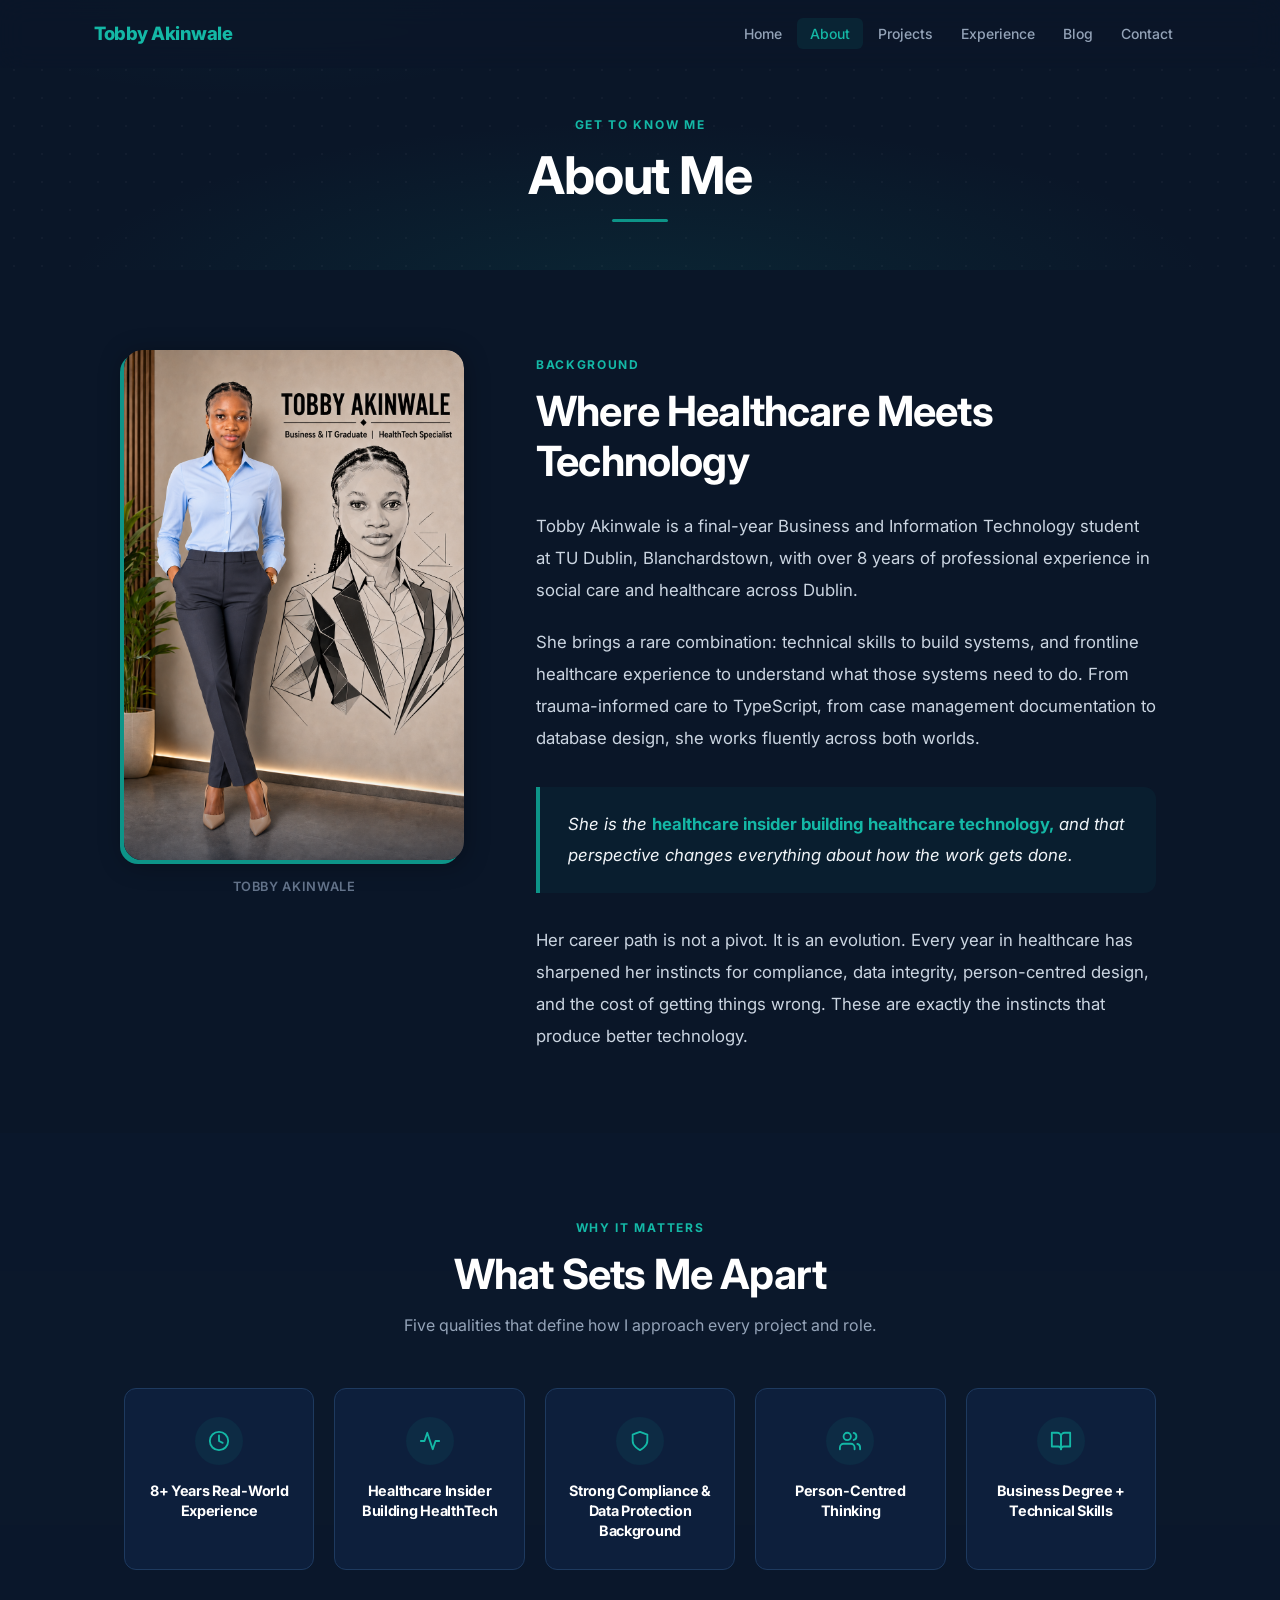
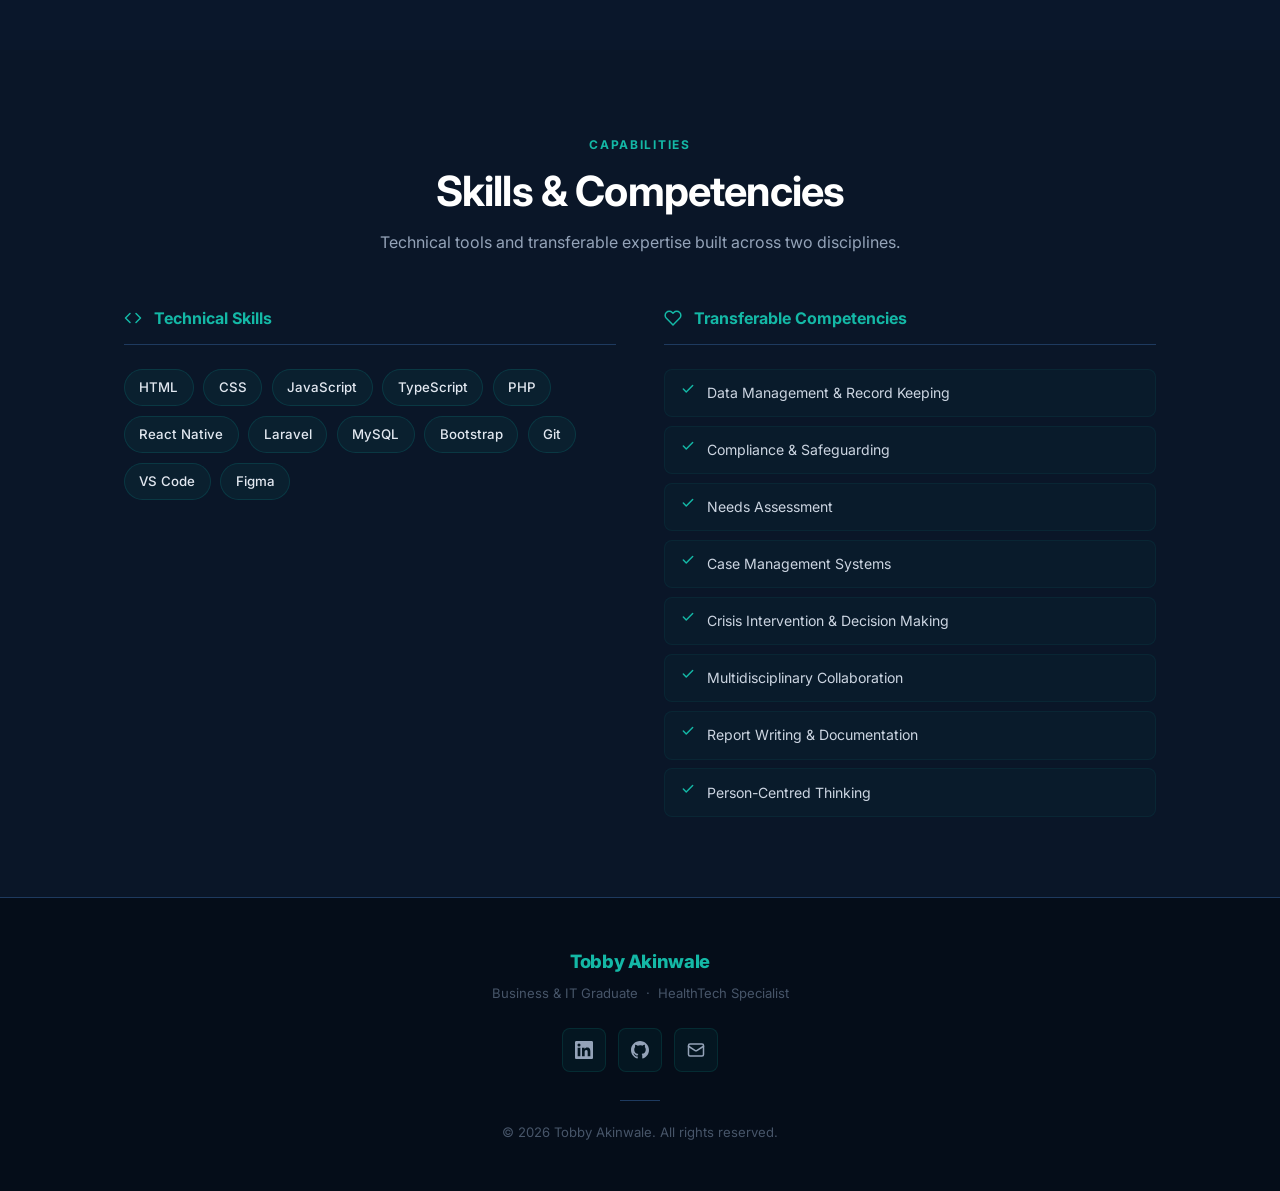
==== commit e454c4fa: "Modification of site contents" ====
--- a/about.html
+++ b/about.html
@@ -3,8 +3,8 @@
 <head>
   <meta charset="UTF-8" />
   <meta name="viewport" content="width=device-width, initial-scale=1.0" />
-  <meta name="description" content="About Tobby Akinwale — 8 years of healthcare experience meets Business and Information Technology." />
-  <title>About — Tobby Akinwale</title>
+  <meta name="description" content="About Tobby Akinwale: 8 years of healthcare experience meets Business and Information Technology." />
+  <title>About | Tobby Akinwale</title>
   <link rel="preconnect" href="https://fonts.googleapis.com" />
   <link rel="preconnect" href="https://fonts.gstatic.com" crossorigin />
   <link href="https://fonts.googleapis.com/css2?family=Inter:ital,wght@0,300;0,400;0,500;0,600;0,700;0,800;1,400&display=swap" rel="stylesheet" />
@@ -52,27 +52,46 @@
     <!-- ─── Bio ─── -->
     <section class="bio-section section" aria-label="Biography">
       <div class="container">
-        <div class="bio-inner fade-up">
-          <span class="section-eyebrow">Background</span>
-          <h2>Where Healthcare Meets Technology</h2>
-          <p>
-            Tobby Akinwale is a final-year Business and Information Technology student at TU Dublin, Blanchardstown,
-            with over 8 years of professional experience in social care and healthcare across Dublin.
-          </p>
-          <p>
-            She brings a rare combination — technical skills to build systems, and frontline healthcare experience
-            to understand what those systems need to do. From trauma-informed care to TypeScript, from case management
-            documentation to database design, she works fluently across both worlds.
-          </p>
-          <blockquote class="bio-pullquote">
-            She is the <strong>healthcare insider building healthcare technology</strong> — and that perspective
-            changes everything about how the work gets done.
-          </blockquote>
-          <p>
-            Her career path is not a pivot — it is an evolution. Every year in healthcare has sharpened her instincts
-            for compliance, data integrity, person-centred design, and the cost of getting things wrong. These are
-            exactly the instincts that produce better technology.
-          </p>
+        <div class="bio-grid">
+
+          <!-- Photo -->
+          <div class="bio-photo-wrap fade-up">
+            <div class="bio-photo-frame">
+              <img
+                src="assets/images/Tobby.png"
+                alt="Tobby Akinwale, Business &amp; IT Graduate and HealthTech Specialist"
+                width="600"
+                height="800"
+                loading="eager"
+              />
+            </div>
+            <p class="bio-photo-caption">Tobby Akinwale</p>
+          </div>
+
+          <!-- Text -->
+          <div class="bio-text fade-up fade-up-delay-2">
+            <span class="section-eyebrow">Background</span>
+            <h2>Where Healthcare Meets Technology</h2>
+            <p>
+              Tobby Akinwale is a final-year Business and Information Technology student at TU Dublin, Blanchardstown,
+              with over 8 years of professional experience in social care and healthcare across Dublin.
+            </p>
+            <p>
+              She brings a rare combination: technical skills to build systems, and frontline healthcare experience
+              to understand what those systems need to do. From trauma-informed care to TypeScript, from case management
+              documentation to database design, she works fluently across both worlds.
+            </p>
+            <blockquote class="bio-pullquote">
+              She is the <strong>healthcare insider building healthcare technology,</strong> and that perspective
+              changes everything about how the work gets done.
+            </blockquote>
+            <p>
+              Her career path is not a pivot. It is an evolution. Every year in healthcare has sharpened her instincts
+              for compliance, data integrity, person-centred design, and the cost of getting things wrong. These are
+              exactly the instincts that produce better technology.
+            </p>
+          </div>
+
         </div>
       </div>
     </section>
@@ -218,7 +237,7 @@
         <a href="https://github.com/T0bbyy" aria-label="GitHub" target="_blank" rel="noopener noreferrer">
           <svg width="18" height="18" viewBox="0 0 24 24" fill="currentColor" aria-hidden="true"><path d="M12 0C5.374 0 0 5.373 0 12c0 5.302 3.438 9.8 8.207 11.387.599.111.793-.261.793-.577v-2.234c-3.338.726-4.033-1.416-4.033-1.416-.546-1.387-1.333-1.756-1.333-1.756-1.089-.745.083-.729.083-.729 1.205.084 1.839 1.237 1.839 1.237 1.07 1.834 2.807 1.304 3.492.997.107-.775.418-1.305.762-1.604-2.665-.305-5.467-1.334-5.467-5.931 0-1.311.469-2.381 1.236-3.221-.124-.303-.535-1.524.117-3.176 0 0 1.008-.322 3.301 1.23A11.509 11.509 0 0 1 12 5.803c1.02.005 2.047.138 3.006.404 2.291-1.552 3.297-1.23 3.297-1.23.653 1.653.242 2.874.118 3.176.77.84 1.235 1.911 1.235 3.221 0 4.609-2.807 5.624-5.479 5.921.43.372.823 1.102.823 2.222v3.293c0 .319.192.694.801.576C20.566 21.797 24 17.3 24 12c0-6.627-5.373-12-12-12z"/></svg>
         </a>
-        <a href="mailto:TobbyBrown@Gmail.com" aria-label="Email">
+        <a href="mailto:Tobbybrown10@gmail.com" aria-label="Email">
           <svg width="18" height="18" viewBox="0 0 24 24" fill="none" stroke="currentColor" stroke-width="2" stroke-linecap="round" stroke-linejoin="round" aria-hidden="true"><rect x="2" y="4" width="20" height="16" rx="2"/><path d="m22 7-8.97 5.7a1.94 1.94 0 0 1-2.06 0L2 7"/></svg>
         </a>
       </div>
--- a/css/style.css
+++ b/css/style.css
@@ -519,28 +519,78 @@
 
 /* ─── 10. About — Bio ─── */
 .bio-section { padding: 5rem 0; }
-.bio-inner {
-  max-width: 820px;
-  margin: 0 auto;
-}
-.bio-inner h2 { margin-bottom: 1.5rem; }
-.bio-inner p {
+
+.bio-grid {
+  display: grid;
+  grid-template-columns: 340px 1fr;
+  gap: 4.5rem;
+  align-items: start;
+}
+
+/* Photo column */
+.bio-photo-wrap {
+  position: sticky;
+  top: calc(var(--nav-h) + 2rem);
+}
+.bio-photo-frame {
+  position: relative;
+  border-radius: var(--radius-lg);
+  overflow: hidden;
+  /* teal accent border on left + bottom */
+  box-shadow:
+    -4px 4px 0 0 var(--teal),
+    var(--shadow);
+}
+.bio-photo-frame::before {
+  /* subtle gradient overlay at the very bottom */
+  content: '';
+  position: absolute;
+  bottom: 0; left: 0; right: 0;
+  height: 80px;
+  background: linear-gradient(to top, rgba(10,22,40,0.55), transparent);
+  z-index: 1;
+  pointer-events: none;
+}
+.bio-photo-frame img {
+  display: block;
+  width: 100%;
+  height: auto;
+  object-fit: cover;
+  border-radius: var(--radius-lg);
+  transition: transform 0.5s ease;
+}
+.bio-photo-frame:hover img {
+  transform: scale(1.02);
+}
+.bio-photo-caption {
+  margin-top: 1rem;
+  text-align: center;
+  font-size: 0.8rem;
+  color: var(--gray-500);
+  letter-spacing: 0.05em;
+  text-transform: uppercase;
+  font-weight: 600;
+}
+
+/* Text column */
+.bio-text h2 { margin-bottom: 1.5rem; }
+.bio-text p {
   font-size: 1.05rem;
   color: var(--gray-300);
   line-height: 1.9;
   margin-bottom: 1.25rem;
 }
-.bio-inner p:last-child { margin-bottom: 0; }
+.bio-text p:last-child { margin-bottom: 0; }
 .bio-pullquote {
   margin: 2rem 0;
-  padding: 1.5rem 2rem;
+  padding: 1.4rem 1.75rem;
   background: rgba(13,148,136,0.07);
   border-left: 4px solid var(--teal);
   border-radius: 0 var(--radius) var(--radius) 0;
-  font-size: 1.1rem;
+  font-size: 1.05rem;
   font-style: italic;
   color: var(--gray-100);
-  line-height: 1.8;
+  line-height: 1.85;
 }
 .bio-pullquote strong { color: var(--teal-400); font-style: normal; }
 
@@ -985,6 +1035,21 @@
   color: var(--white);
 }
 
+/* Contact headshot */
+.contact-headshot {
+  margin-bottom: 2rem;
+}
+.contact-headshot img {
+  width: 110px;
+  height: 110px;
+  border-radius: 50%;
+  object-fit: cover;
+  object-position: center top;
+  border: 3px solid var(--teal);
+  box-shadow: 0 0 0 5px rgba(13,148,136,0.15), var(--shadow);
+  display: block;
+}
+
 /* Contact form */
 .contact-form-wrap {
   background: var(--navy-700);
@@ -1138,6 +1203,8 @@
   .intro-grid { grid-template-columns: 1fr; }
   .diff-grid { grid-template-columns: repeat(2, 1fr); }
   .skills-grid { grid-template-columns: 1fr; gap: 2rem; }
+  .bio-grid { grid-template-columns: 1fr; gap: 2.5rem; }
+  .bio-photo-wrap { position: static; max-width: 320px; margin: 0 auto; }
   .projects-grid { grid-template-columns: 1fr; }
   .education-grid { grid-template-columns: 1fr; }
   .contact-layout { grid-template-columns: 1fr; gap: 2.5rem; }
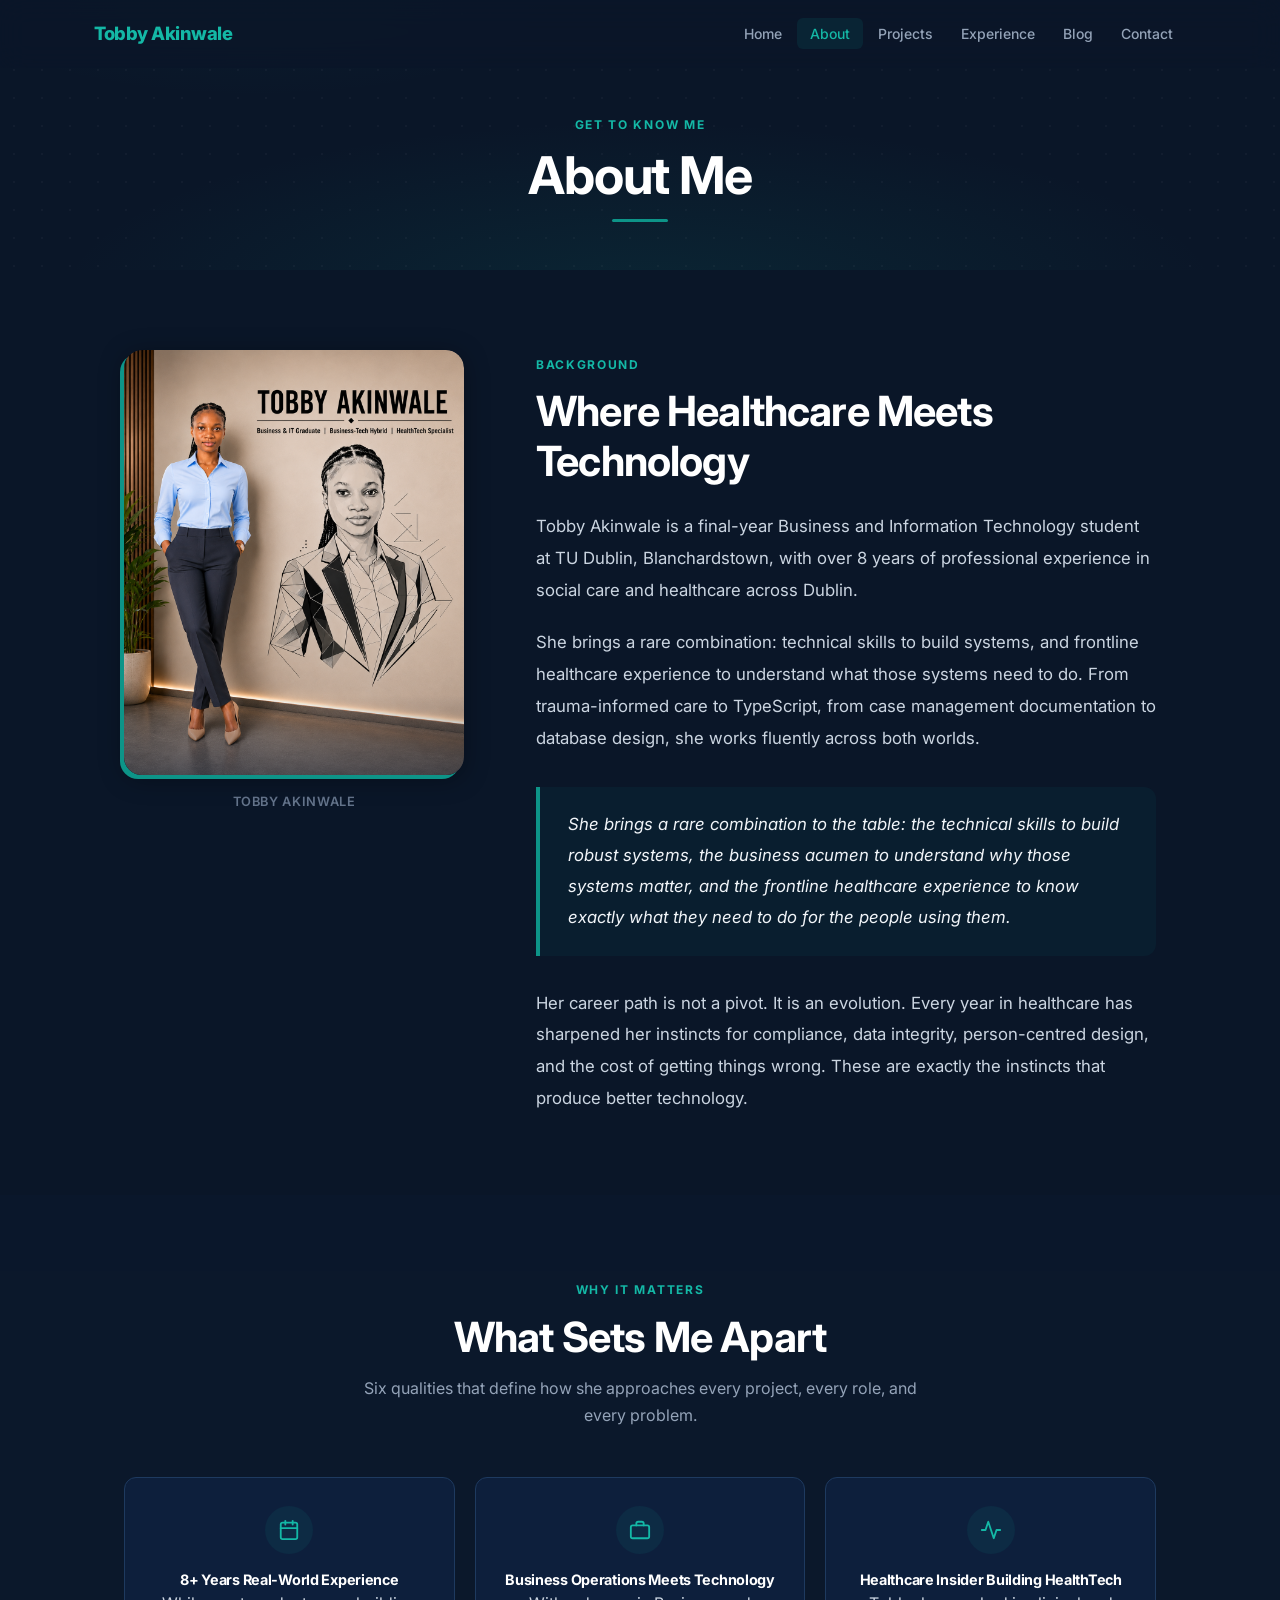
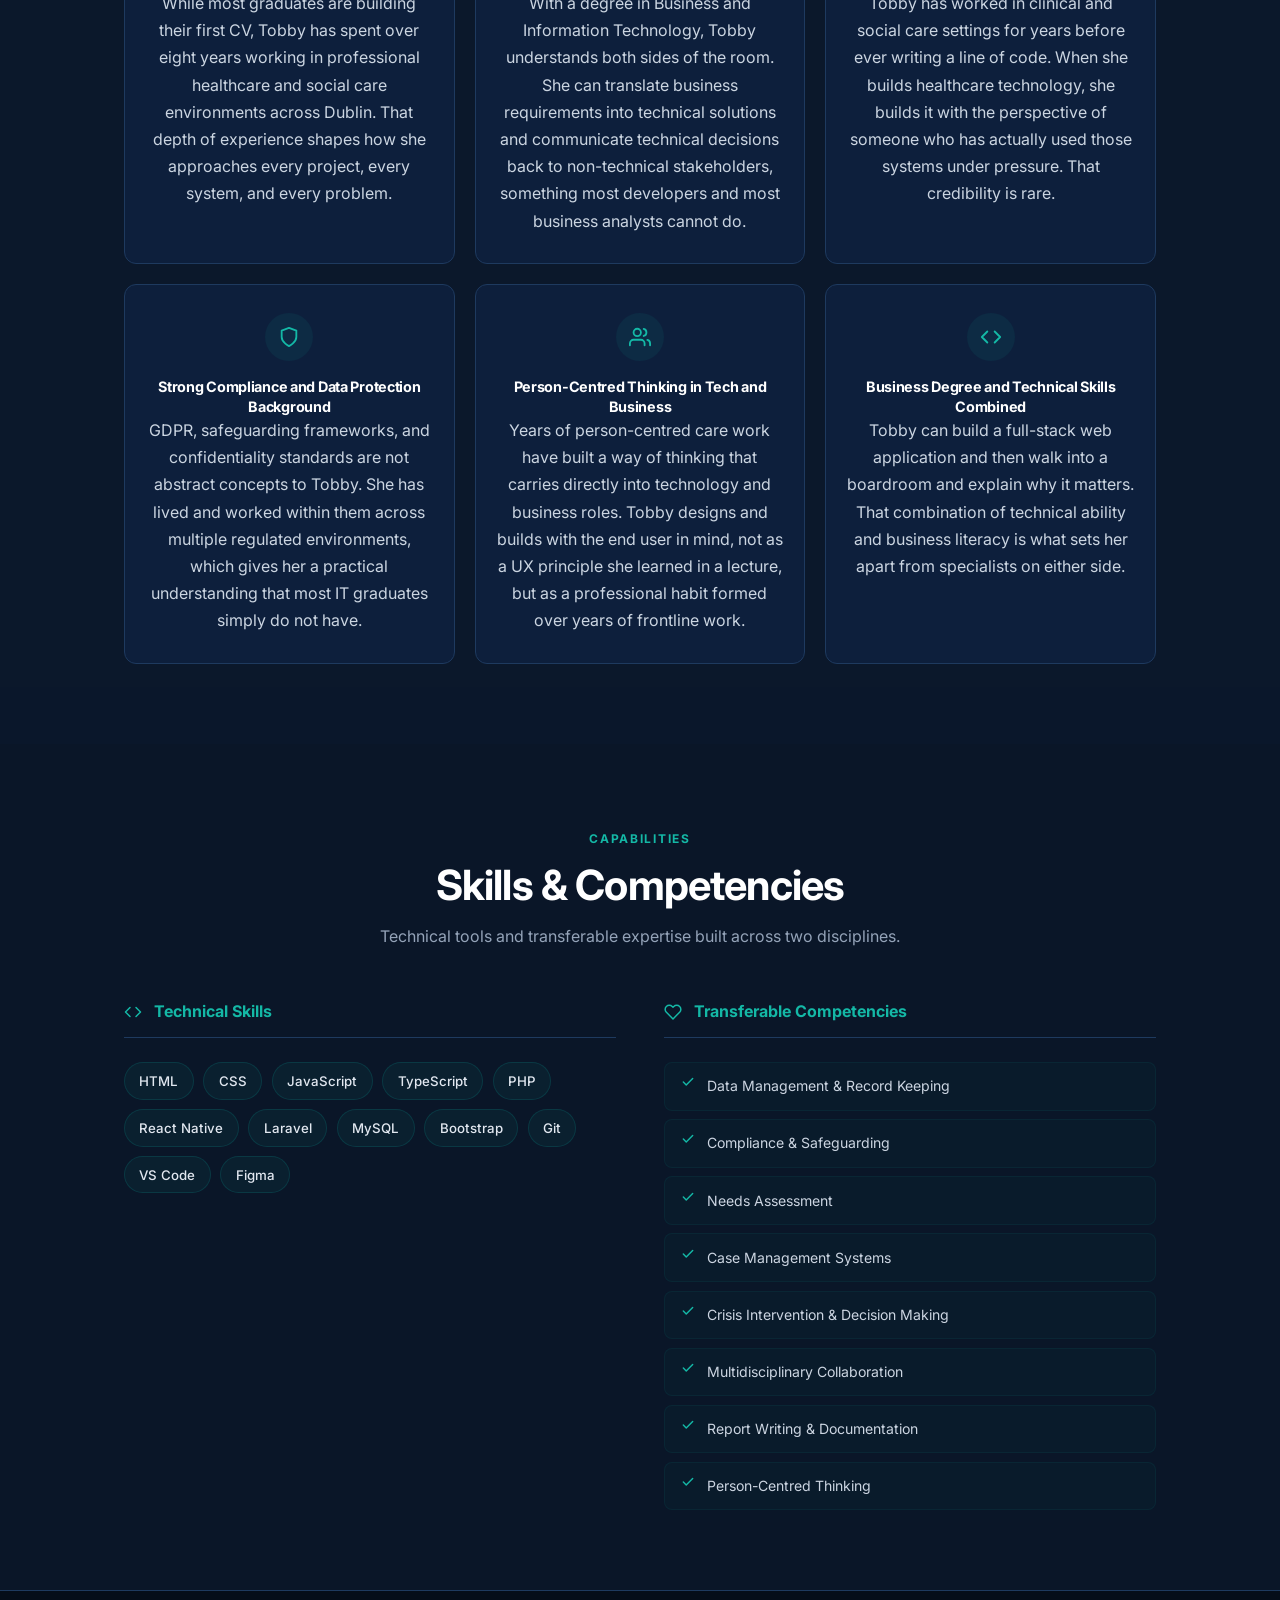
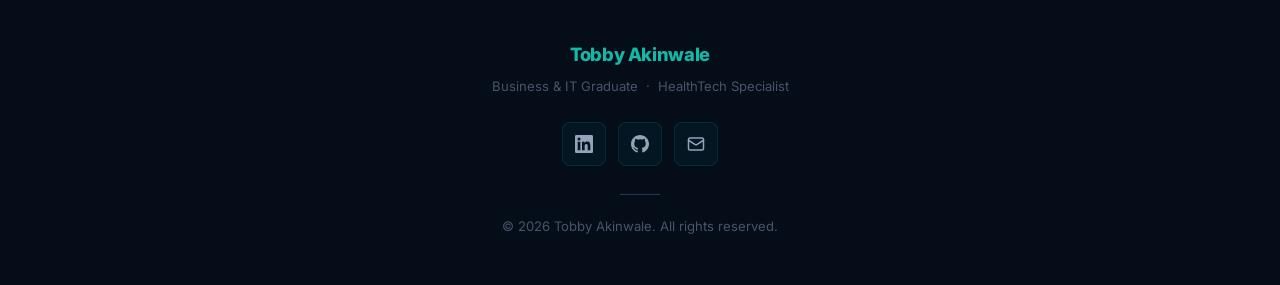
==== commit 9302bdd5: "Modification of the about.html, index.html, and Tobby.png files to enhance the website's content and" ====
--- a/about.html
+++ b/about.html
@@ -9,6 +9,14 @@
   <link rel="preconnect" href="https://fonts.gstatic.com" crossorigin />
   <link href="https://fonts.googleapis.com/css2?family=Inter:ital,wght@0,300;0,400;0,500;0,600;0,700;0,800;1,400&display=swap" rel="stylesheet" />
   <link rel="stylesheet" href="css/style.css" />
+  <style>
+    /* Differentiators grid: 3 cols desktop, 2 tablet, 1 mobile */
+    .diff-grid { grid-template-columns: repeat(3, 1fr); }
+    @media (max-width: 860px) { .diff-grid { grid-template-columns: repeat(2, 1fr); } }
+    @media (max-width: 540px) { .diff-grid { grid-template-columns: 1fr; } }
+    /* Equal height cards within each row */
+    .diff-card { height: 100%; }
+  </style>
 </head>
 <body>
 
@@ -82,8 +90,9 @@
               documentation to database design, she works fluently across both worlds.
             </p>
             <blockquote class="bio-pullquote">
-              She is the <strong>healthcare insider building healthcare technology,</strong> and that perspective
-              changes everything about how the work gets done.
+              She brings a rare combination to the table: the technical skills to build robust systems, the business
+              acumen to understand why those systems matter, and the frontline healthcare experience to know exactly
+              what they need to do for the people using them.
             </blockquote>
             <p>
               Her career path is not a pivot. It is an evolution. Every year in healthcare has sharpened her instincts
@@ -102,43 +111,56 @@
         <div class="section-header fade-up">
           <span class="section-eyebrow">Why it matters</span>
           <h2>What Sets Me Apart</h2>
-          <p>Five qualities that define how I approach every project and role.</p>
+          <p>Six qualities that define how she approaches every project, every role, and every problem.</p>
         </div>
         <div class="diff-grid">
 
           <div class="diff-card fade-up fade-up-delay-1">
             <div class="diff-icon" aria-hidden="true">
-              <svg width="22" height="22" viewBox="0 0 24 24" fill="none" stroke="currentColor" stroke-width="2" stroke-linecap="round" stroke-linejoin="round"><circle cx="12" cy="12" r="10"/><polyline points="12 6 12 12 16 14"/></svg>
+              <svg width="22" height="22" viewBox="0 0 24 24" fill="none" stroke="currentColor" stroke-width="2" stroke-linecap="round" stroke-linejoin="round"><rect x="3" y="4" width="18" height="18" rx="2"/><line x1="16" y1="2" x2="16" y2="6"/><line x1="8" y1="2" x2="8" y2="6"/><line x1="3" y1="10" x2="21" y2="10"/></svg>
             </div>
             <h3>8+ Years Real-World Experience</h3>
+            <p>While most graduates are building their first CV, Tobby has spent over eight years working in professional healthcare and social care environments across Dublin. That depth of experience shapes how she approaches every project, every system, and every problem.</p>
           </div>
 
           <div class="diff-card fade-up fade-up-delay-2">
             <div class="diff-icon" aria-hidden="true">
+              <svg width="22" height="22" viewBox="0 0 24 24" fill="none" stroke="currentColor" stroke-width="2" stroke-linecap="round" stroke-linejoin="round"><rect x="2" y="7" width="20" height="14" rx="2"/><path d="M16 7V5a2 2 0 0 0-2-2h-4a2 2 0 0 0-2 2v2"/></svg>
+            </div>
+            <h3>Business Operations Meets Technology</h3>
+            <p>With a degree in Business and Information Technology, Tobby understands both sides of the room. She can translate business requirements into technical solutions and communicate technical decisions back to non-technical stakeholders, something most developers and most business analysts cannot do.</p>
+          </div>
+
+          <div class="diff-card fade-up fade-up-delay-3">
+            <div class="diff-icon" aria-hidden="true">
               <svg width="22" height="22" viewBox="0 0 24 24" fill="none" stroke="currentColor" stroke-width="2" stroke-linecap="round" stroke-linejoin="round"><path d="M22 12h-4l-3 9L9 3l-3 9H2"/></svg>
             </div>
             <h3>Healthcare Insider Building HealthTech</h3>
+            <p>Tobby has worked in clinical and social care settings for years before ever writing a line of code. When she builds healthcare technology, she builds it with the perspective of someone who has actually used those systems under pressure. That credibility is rare.</p>
+          </div>
+
+          <div class="diff-card fade-up fade-up-delay-1">
+            <div class="diff-icon" aria-hidden="true">
+              <svg width="22" height="22" viewBox="0 0 24 24" fill="none" stroke="currentColor" stroke-width="2" stroke-linecap="round" stroke-linejoin="round"><path d="M12 22s8-4 8-10V5l-8-3-8 3v7c0 6 8 10 8 10z"/></svg>
+            </div>
+            <h3>Strong Compliance and Data Protection Background</h3>
+            <p>GDPR, safeguarding frameworks, and confidentiality standards are not abstract concepts to Tobby. She has lived and worked within them across multiple regulated environments, which gives her a practical understanding that most IT graduates simply do not have.</p>
+          </div>
+
+          <div class="diff-card fade-up fade-up-delay-2">
+            <div class="diff-icon" aria-hidden="true">
+              <svg width="22" height="22" viewBox="0 0 24 24" fill="none" stroke="currentColor" stroke-width="2" stroke-linecap="round" stroke-linejoin="round"><path d="M17 21v-2a4 4 0 0 0-4-4H5a4 4 0 0 0-4 4v2"/><circle cx="9" cy="7" r="4"/><path d="M23 21v-2a4 4 0 0 0-3-3.87"/><path d="M16 3.13a4 4 0 0 1 0 7.75"/></svg>
+            </div>
+            <h3>Person-Centred Thinking in Tech and Business</h3>
+            <p>Years of person-centred care work have built a way of thinking that carries directly into technology and business roles. Tobby designs and builds with the end user in mind, not as a UX principle she learned in a lecture, but as a professional habit formed over years of frontline work.</p>
           </div>
 
           <div class="diff-card fade-up fade-up-delay-3">
             <div class="diff-icon" aria-hidden="true">
-              <svg width="22" height="22" viewBox="0 0 24 24" fill="none" stroke="currentColor" stroke-width="2" stroke-linecap="round" stroke-linejoin="round"><path d="M12 22s8-4 8-10V5l-8-3-8 3v7c0 6 8 10 8 10z"/></svg>
-            </div>
-            <h3>Strong Compliance &amp; Data Protection Background</h3>
-          </div>
-
-          <div class="diff-card fade-up fade-up-delay-4">
-            <div class="diff-icon" aria-hidden="true">
-              <svg width="22" height="22" viewBox="0 0 24 24" fill="none" stroke="currentColor" stroke-width="2" stroke-linecap="round" stroke-linejoin="round"><path d="M17 21v-2a4 4 0 0 0-4-4H5a4 4 0 0 0-4 4v2"/><circle cx="9" cy="7" r="4"/><path d="M23 21v-2a4 4 0 0 0-3-3.87"/><path d="M16 3.13a4 4 0 0 1 0 7.75"/></svg>
-            </div>
-            <h3>Person-Centred Thinking</h3>
-          </div>
-
-          <div class="diff-card fade-up fade-up-delay-5">
-            <div class="diff-icon" aria-hidden="true">
-              <svg width="22" height="22" viewBox="0 0 24 24" fill="none" stroke="currentColor" stroke-width="2" stroke-linecap="round" stroke-linejoin="round"><path d="M2 3h6a4 4 0 0 1 4 4v14a3 3 0 0 0-3-3H2z"/><path d="M22 3h-6a4 4 0 0 0-4 4v14a3 3 0 0 1 3-3h7z"/></svg>
-            </div>
-            <h3>Business Degree + Technical Skills</h3>
+              <svg width="22" height="22" viewBox="0 0 24 24" fill="none" stroke="currentColor" stroke-width="2" stroke-linecap="round" stroke-linejoin="round"><polyline points="16 18 22 12 16 6"/><polyline points="8 6 2 12 8 18"/></svg>
+            </div>
+            <h3>Business Degree and Technical Skills Combined</h3>
+            <p>Tobby can build a full-stack web application and then walk into a boardroom and explain why it matters. That combination of technical ability and business literacy is what sets her apart from specialists on either side.</p>
           </div>
 
         </div>
